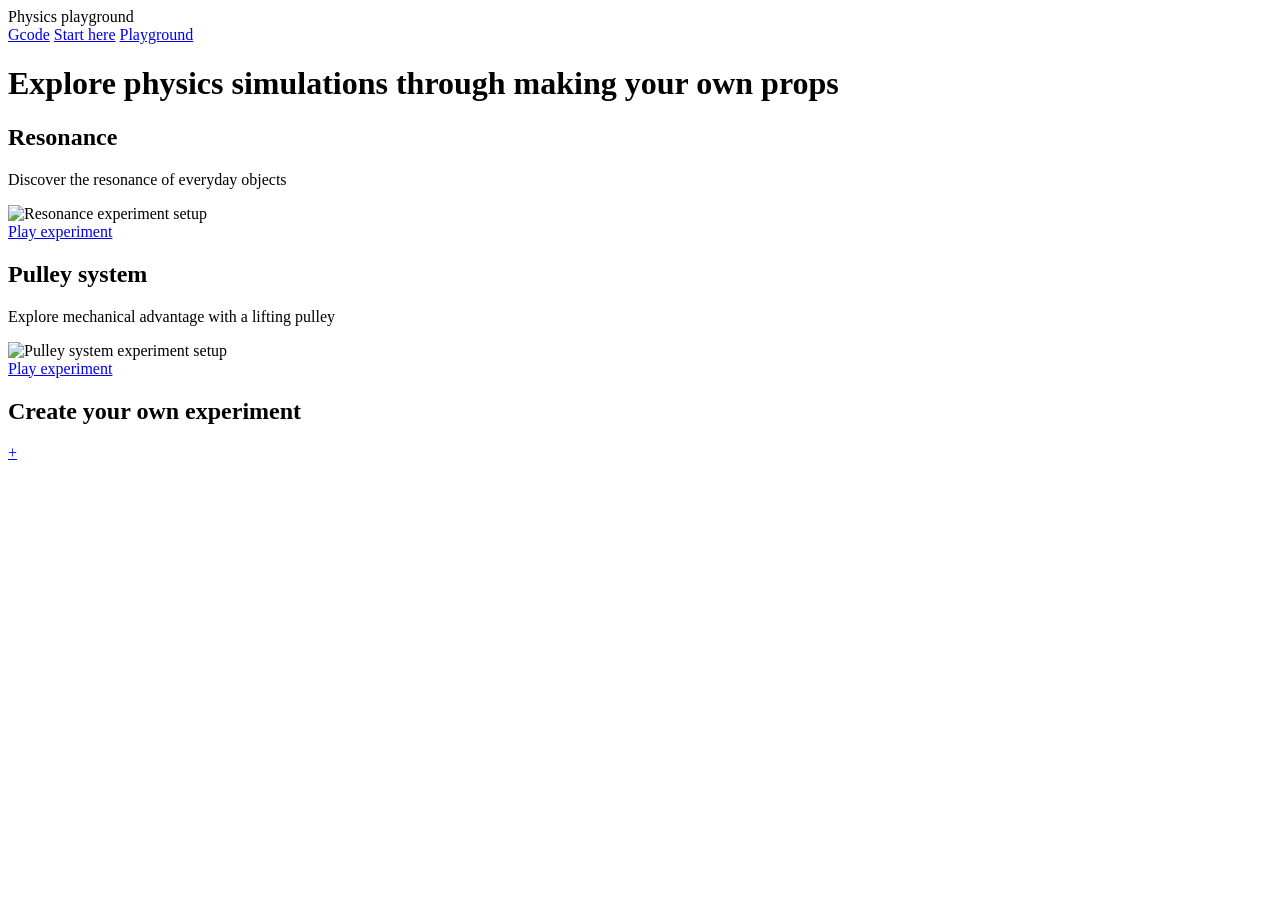
==== index.html @ 2e53d57e "Rename index (3).html to index.html" ====
<!DOCTYPE html>
<html lang="en">
<head>
    <meta charset="utf-8" />
    <link rel="stylesheet" href="style.css">
    <link rel="preconnect" href="https://fonts.googleapis.com">
    <link rel="preconnect" href="https://fonts.gstatic.com" crossorigin>
    <link href="https://fonts.googleapis.com/css2?family=Open+Sans:wght@300;400;500;600;700&display=swap" rel="stylesheet">
    <title>Physics Playground</title>
    <script>
        // apply saved theme before first paint, so there's no flash of default colors
        (function(){
            try{
                var t = JSON.parse(localStorage.getItem("physicsPlaygroundTheme"));
                if(t){
                    document.documentElement.style.setProperty("--header-color", t.header);
                    document.documentElement.style.setProperty("--accent-color", t.accent);
                }
            }catch(e){}
        })();
    </script>
</head>
<body>

    <header class="topbar">
        <span class="topbar-title">Physics playground</span>
        <nav class="topnav">
            <a href="gcode.html" class="nav-pill nav-pill-filled">Gcode</a>
            <a href="index.html" class="nav-pill nav-pill-outline">Start here</a>
            <a href="playground.html" class="nav-pill nav-pill-filled">Playground</a>
        </nav>
    </header>

    <h1 class="page-heading">Explore physics simulations through making your own props</h1>

    <div class="template-grid">

        <!-- RESONANCE -->
        <div class="template-card">
            <h2>Resonance</h2>
            <p class="template-desc">Discover the resonance of everyday objects</p>
            <div class="template-art">
                <img src="resonance.jpg" alt="Resonance experiment setup">
            </div>
            <a href="playground.html?template=resonance" class="template-play-btn">Play experiment</a>
        </div>

        <!-- PULLEY SYSTEM -->
        <div class="template-card">
            <h2>Pulley system</h2>
            <p class="template-desc">Explore mechanical advantage with a lifting pulley</p>
            <div class="template-art">
                <img src="pulley.jpg" alt="Pulley system experiment setup">
            </div>
            <a href="playground.html?template=pulley" class="template-play-btn">Play experiment</a>
        </div>

        <!-- CREATE YOUR OWN -->
        <div class="template-card template-card-blank">
            <h2>Create your own experiment</h2>
            <a href="playground.html" class="template-blank-plus" title="Start a blank experiment">+</a>
        </div>

    </div>

    <script src="theme.js"></script>
    <script src="landing.js?v=4"></script>
</body>
</html>
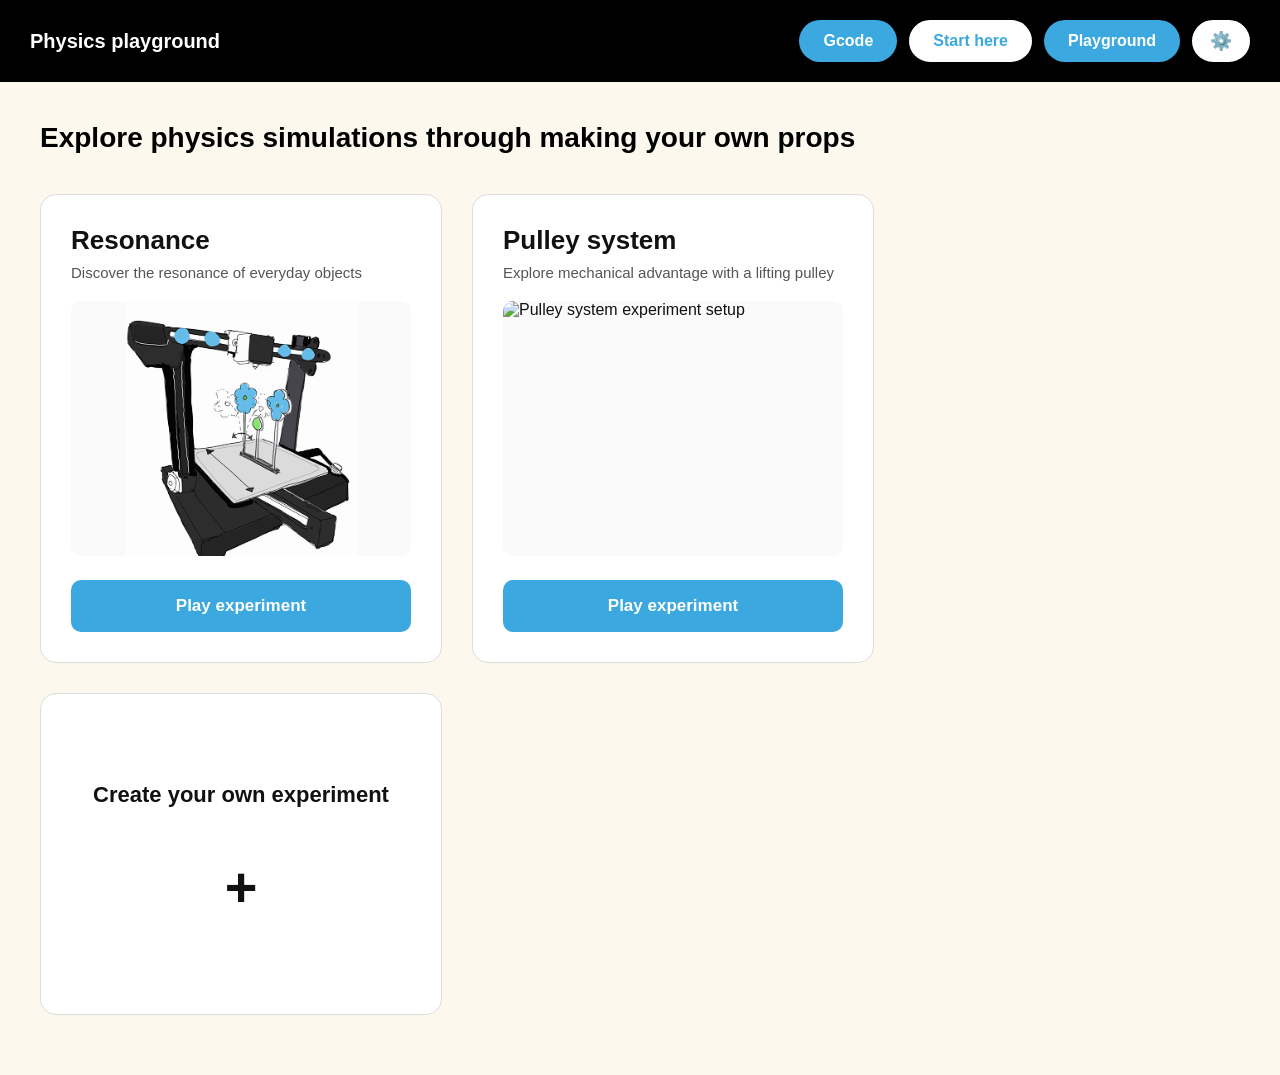
==== commit b52ad06d: "Update image sources for resonance and pulley templates" ====
--- a/index.html
+++ b/index.html
@@ -40,7 +40,7 @@
             <h2>Resonance</h2>
             <p class="template-desc">Discover the resonance of everyday objects</p>
             <div class="template-art">
-                <img src="resonance.jpg" alt="Resonance experiment setup">
+                <img src="resonance.png" alt="Resonance experiment setup">
             </div>
             <a href="playground.html?template=resonance" class="template-play-btn">Play experiment</a>
         </div>
@@ -50,7 +50,7 @@
             <h2>Pulley system</h2>
             <p class="template-desc">Explore mechanical advantage with a lifting pulley</p>
             <div class="template-art">
-                <img src="pulley.jpg" alt="Pulley system experiment setup">
+                <img src="pulley.png" alt="Pulley system experiment setup">
             </div>
             <a href="playground.html?template=pulley" class="template-play-btn">Play experiment</a>
         </div>
--- a/style.css
+++ b/style.css
@@ -0,0 +1,1337 @@
+:root {
+    --header-color: #000000;
+    --accent-color: #3ba9e0;
+}
+
+html, body {
+    margin: 0;
+    padding: 0;
+}
+
+body {
+    font-family: "Open Sans", sans-serif;
+    background: #fdf8ee;
+    color: #111;
+}
+
+.topbar {
+    background: var(--header-color);
+    color: #fff;
+    padding: 20px 30px;
+    font-size: 20px;
+    font-weight: 600;
+    display: flex;
+    align-items: center;
+    justify-content: space-between;
+    flex-wrap: wrap;
+    gap: 16px;
+}
+
+.topnav {
+    display: flex;
+    gap: 12px;
+}
+
+.nav-pill {
+    display: inline-block;
+    padding: 10px 22px;
+    border-radius: 30px;
+    font-size: 16px;
+    font-weight: 700;
+    text-decoration: none;
+    cursor: pointer;
+    border: 2px solid transparent;
+}
+
+.nav-pill-outline {
+    background: #fff;
+    color: var(--accent-color);
+    border-color: #fff;
+}
+
+.nav-pill-outline:hover {
+    background: #f0f0f0;
+}
+
+.nav-pill-filled {
+    background: var(--accent-color);
+    color: #fff;
+}
+
+.nav-pill-filled:hover {
+    filter: brightness(0.9);
+}
+
+.template-label {
+    padding: 16px 30px 0 30px;
+    font-size: 15px;
+    color: #777;
+}
+
+.template-label:empty {
+    display: none;
+}
+
+.settings-dropdown {
+    position: relative;
+}
+
+.settings-btn {
+    background: #fff;
+    color: #111;
+    border: 2px solid #fff;
+    font-size: 18px;
+    padding: 8px 16px;
+}
+
+.settings-btn:hover {
+    background: #f0f0f0;
+}
+
+.settings-menu {
+    display: none;
+    position: absolute;
+    top: calc(100% + 8px);
+    right: 0;
+    background: #fff;
+    border: 1px solid #ddd;
+    border-radius: 10px;
+    padding: 16px;
+    box-shadow: 0 6px 18px rgba(0,0,0,0.15);
+    z-index: 20;
+    min-width: 200px;
+}
+
+.settings-menu.open {
+    display: block;
+}
+
+.settings-menu-label {
+    font-weight: 700;
+    font-size: 13px;
+    color: #555;
+    margin-bottom: 12px;
+}
+
+.theme-swatch-row {
+    display: flex;
+    gap: 10px;
+}
+
+.theme-swatch {
+    border: 2px solid #ddd;
+    border-radius: 8px;
+    overflow: hidden;
+    display: flex;
+    width: 48px;
+    height: 34px;
+    padding: 0;
+    cursor: pointer;
+}
+
+.theme-swatch:hover {
+    border-color: #999;
+}
+
+.swatch-half {
+    flex: 1;
+}
+
+.topbar-title {
+    white-space: nowrap;
+}
+
+.page-heading {
+    color: #000;
+    font-size: 28px;
+    font-weight: 600;
+    padding: 40px 40px 10px 40px;
+    margin: 0;
+}
+
+.template-grid {
+    display: flex;
+    gap: 30px;
+    padding: 30px 40px 60px 40px;
+    flex-wrap: wrap;
+    align-items: stretch;
+}
+
+.template-card {
+    background: #fff;
+    border: 1px solid #ddd;
+    border-radius: 16px;
+    padding: 30px;
+    width: 340px;
+    display: flex;
+    flex-direction: column;
+    position: relative;
+}
+
+.delete-experiment-btn {
+    position: absolute;
+    top: 16px;
+    right: 16px;
+    background: none;
+    border: none;
+    color: #999;
+    font-size: 22px;
+    cursor: pointer;
+    line-height: 1;
+    padding: 2px 6px;
+}
+
+.delete-experiment-btn:hover {
+    color: #d33;
+}
+
+.template-art-placeholder {
+    display: flex;
+    align-items: center;
+    justify-content: center;
+}
+
+.placeholder-icon {
+    font-size: 48px;
+}
+
+.template-card h2 {
+    margin: 0 0 8px 0;
+    font-size: 26px;
+    font-weight: 700;
+}
+
+.template-desc {
+    color: #555;
+    margin: 0 0 20px 0;
+    font-size: 15px;
+}
+
+.template-art {
+    background: #fafafa;
+    border-radius: 10px;
+    overflow: hidden;
+    margin-bottom: 24px;
+    aspect-ratio: 4 / 3;
+}
+
+.template-art svg,
+.template-art img {
+    width: 100%;
+    height: 100%;
+    display: block;
+    object-fit: contain;
+}
+
+.template-play-btn {
+    display: block;
+    text-align: center;
+    text-decoration: none;
+    background: var(--accent-color);
+    color: #fff;
+    border-radius: 10px;
+    padding: 16px;
+    font-size: 17px;
+    font-weight: 700;
+    margin-top: auto;
+}
+
+.template-play-btn:hover {
+    filter: brightness(0.9);
+}
+
+.template-card-blank {
+    align-items: center;
+    justify-content: center;
+    text-align: center;
+    min-height: 260px;
+}
+
+.template-card-blank h2 {
+    font-size: 22px;
+}
+
+.template-blank-plus {
+    display: flex;
+    align-items: center;
+    justify-content: center;
+    text-decoration: none;
+    color: #111;
+    font-size: 56px;
+    font-weight: 700;
+    width: 80px;
+    height: 80px;
+    margin-top: 30px;
+}
+
+.template-blank-plus:hover {
+    color: #3ba9e0;
+}
+
+.grid {
+    display: flex;
+    gap: 24px;
+    padding: 30px;
+    align-items: flex-start;
+    flex-wrap: wrap;
+}
+
+.col {
+    display: flex;
+    flex-direction: column;
+    gap: 24px;
+}
+
+#slidersContainer {
+    display: flex;
+    flex-direction: column;
+    gap: 24px;
+}
+
+.left-col {
+    width: 300px;
+}
+
+.right-col {
+    width: 500px;
+}
+
+.panel {
+    border: 1px solid #ddd;
+    border-radius: 14px;
+    padding: 20px 24px;
+    background: #fff;
+}
+
+.panel h2 {
+    margin: 0 0 12px 0;
+    font-size: 26px;
+    font-weight: 700;
+}
+
+.panel-header {
+    display: flex;
+    align-items: center;
+    justify-content: space-between;
+    gap: 12px;
+}
+
+.panel-header h2 {
+    margin: 0;
+}
+
+.slider-title-input {
+    border: none;
+    background: transparent;
+    font-size: 26px;
+    font-weight: 700;
+    font-family: inherit;
+    flex: 1;
+    min-width: 0;
+    padding: 2px 4px;
+    border-radius: 6px;
+}
+
+.slider-title-input:focus {
+    outline: 2px solid var(--accent-color);
+    background: #fff;
+}
+
+.slider-token-input {
+    background: #fff;
+    border: none;
+    border-right: 1px solid #333;
+    padding: 8px 10px;
+    font-weight: 700;
+    width: 44px;
+    text-align: center;
+    font-family: inherit;
+    font-size: 16px;
+}
+
+.slider-token-input:focus {
+    outline: 2px solid var(--accent-color);
+}
+
+.delete-slider-btn {
+    background: none;
+    border: none;
+    color: #999;
+    font-size: 22px;
+    cursor: pointer;
+    padding: 0 4px;
+    line-height: 1;
+    flex-shrink: 0;
+}
+
+.delete-slider-btn:hover {
+    color: #d33;
+}
+
+.slider-hint-input {
+    display: block;
+    width: 100%;
+    box-sizing: border-box;
+    border: none;
+    background: transparent;
+    color: #555;
+    font-family: inherit;
+    font-size: 15px;
+    margin: 10px 0 4px 0;
+    padding: 2px 4px;
+    border-radius: 6px;
+}
+
+.slider-hint-input:focus {
+    outline: 2px solid var(--accent-color);
+    background: #fff;
+}
+
+.slider-minmax-row {
+    display: flex;
+    gap: 16px;
+    margin: 4px 0 16px 0;
+    font-size: 13px;
+    color: #555;
+}
+
+.slider-minmax-row label {
+    display: flex;
+    align-items: center;
+    gap: 6px;
+}
+
+.slider-minmax-row input {
+    width: 60px;
+    border: 1px solid #ccc;
+    border-radius: 6px;
+    padding: 4px 6px;
+    font-family: inherit;
+    font-size: 13px;
+}
+
+.add-slider-btn {
+    width: 100%;
+    background: #fff;
+    border: 2px dashed #aaa;
+    color: #555;
+    border-radius: 14px;
+    padding: 16px;
+    font-size: 16px;
+    font-weight: 600;
+    cursor: pointer;
+}
+
+.add-slider-btn:hover {
+    background: #f5f5f5;
+    border-color: var(--accent-color);
+    color: var(--accent-color);
+}
+
+.value-box {
+    display: flex;
+    align-items: stretch;
+    border: 1px solid #333;
+    border-radius: 6px;
+    overflow: hidden;
+}
+
+.value-label {
+    background: #fff;
+    border-right: 1px solid #333;
+    padding: 8px 12px;
+    font-weight: 700;
+    display: flex;
+    align-items: center;
+}
+
+.value-box input {
+    border: none;
+    width: 80px;
+    padding: 8px 10px;
+    font-family: inherit;
+    font-size: 16px;
+}
+
+.value-box input:focus {
+    outline: 2px solid var(--accent-color);
+}
+
+.hint {
+    color: #555;
+    margin: 10px 0 14px 0;
+    font-size: 15px;
+}
+
+.slider-range {
+    -webkit-appearance: none;
+    width: 100%;
+    height: 8px;
+    border-radius: 4px;
+    background: #d9d9d9;
+    outline: none;
+    margin: 6px 0 18px 0;
+}
+
+.slider-range::-webkit-slider-thumb {
+    -webkit-appearance: none;
+    width: 26px;
+    height: 26px;
+    border-radius: 50%;
+    background: var(--accent-color);
+    cursor: pointer;
+    border: none;
+}
+
+.slider-range::-moz-range-thumb {
+    width: 26px;
+    height: 26px;
+    border-radius: 50%;
+    background: var(--accent-color);
+    cursor: pointer;
+    border: none;
+}
+
+.slider-buttons {
+    display: flex;
+    justify-content: space-between;
+}
+
+.step-btn {
+    background: var(--accent-color);
+    color: #fff;
+    border: none;
+    border-radius: 8px;
+    width: 56px;
+    height: 44px;
+    font-size: 22px;
+    font-weight: 700;
+    cursor: pointer;
+}
+
+.step-btn:hover {
+    filter: brightness(0.9);
+}
+
+.outline-btn {
+    background: #fff;
+    border: 1px solid #333;
+    border-radius: 6px;
+    padding: 10px 20px;
+    font-weight: 600;
+    cursor: pointer;
+}
+
+.outline-btn:hover {
+    background: #f0f0f0;
+}
+
+.status {
+    margin-top: 10px;
+    font-size: 14px;
+    color: #777;
+}
+
+.limits-row {
+    display: flex;
+    gap: 16px;
+    margin-bottom: 10px;
+    flex-wrap: wrap;
+}
+
+.limits-row label {
+    display: flex;
+    align-items: center;
+    gap: 8px;
+    font-size: 14px;
+    font-weight: 600;
+}
+
+.limits-row input {
+    width: 70px;
+    border: 1px solid #333;
+    border-radius: 6px;
+    padding: 6px 8px;
+    font-family: inherit;
+    font-size: 14px;
+}
+
+#saveExperimentTitle {
+    display: flex;
+    align-items: center;
+    gap: 10px;
+}
+
+.edit-name-btn {
+    background: none;
+    border: none;
+    font-size: 18px;
+    cursor: pointer;
+    padding: 2px 4px;
+    color: #999;
+    line-height: 1;
+}
+
+.edit-name-btn:hover {
+    color: var(--accent-color);
+}
+
+.rename-input {
+    font-size: 26px;
+    font-weight: 700;
+    font-family: inherit;
+    border: 1px solid var(--accent-color);
+    border-radius: 6px;
+    padding: 4px 8px;
+    width: 100%;
+    box-sizing: border-box;
+}
+
+.thumbnail-row {
+    display: flex;
+    align-items: center;
+    gap: 12px;
+    margin-top: 14px;
+}
+
+.thumbnail-preview {
+    width: 64px;
+    height: 64px;
+    flex-shrink: 0;
+    border: 1px solid #ccc;
+    border-radius: 8px;
+    background: #f5f5f5;
+    display: flex;
+    align-items: center;
+    justify-content: center;
+    font-size: 11px;
+    color: #999;
+    text-align: center;
+    overflow: hidden;
+}
+
+.thumbnail-preview img {
+    width: 100%;
+    height: 100%;
+    object-fit: cover;
+}
+
+.thumbnail-source-dropdown {
+    position: relative;
+}
+
+.thumbnail-source-menu {
+    display: none;
+    flex-direction: column;
+    position: absolute;
+    top: calc(100% + 8px);
+    left: 0;
+    background: #fff;
+    border: 1px solid #ddd;
+    border-radius: 10px;
+    box-shadow: 0 6px 18px rgba(0,0,0,0.15);
+    min-width: 180px;
+    overflow: hidden;
+    z-index: 15;
+}
+
+.thumbnail-source-menu.open {
+    display: flex;
+}
+
+.thumbnail-source-item {
+    background: #fff;
+    border: none;
+    text-align: left;
+    padding: 10px 14px;
+    font-size: 14px;
+    font-family: inherit;
+    cursor: pointer;
+}
+
+.thumbnail-source-item:hover {
+    background: #f0f0f0;
+}
+
+.thumbnail-modal {
+    display: none;
+    position: fixed;
+    inset: 0;
+    background: rgba(0,0,0,0.5);
+    align-items: center;
+    justify-content: center;
+    z-index: 100;
+}
+
+.thumbnail-modal.open {
+    display: flex;
+}
+
+.thumbnail-modal-inner {
+    background: #fff;
+    border-radius: 14px;
+    padding: 24px;
+    width: 90%;
+    max-width: 600px;
+    max-height: 80vh;
+    overflow-y: auto;
+}
+
+.thumbnail-modal-header {
+    display: flex;
+    align-items: center;
+    justify-content: space-between;
+    margin-bottom: 6px;
+}
+
+.thumbnail-modal-header h3 {
+    margin: 0;
+    font-size: 20px;
+}
+
+.thumbnail-video-list {
+    display: flex;
+    flex-direction: column;
+    gap: 20px;
+    margin-top: 16px;
+}
+
+.thumbnail-video-item {
+    border: 1px solid #eee;
+    border-radius: 10px;
+    padding: 12px;
+}
+
+.thumbnail-video {
+    width: 100%;
+    max-height: 260px;
+    border-radius: 8px;
+    background: #111;
+    display: block;
+    margin-bottom: 10px;
+}
+
+.code-box {
+    width: 100%;
+    box-sizing: border-box;
+    border: 1px solid #333;
+    border-radius: 6px;
+    padding: 12px;
+    font-family: monospace;
+    font-size: 15px;
+    background: #fff;
+    resize: vertical;
+    white-space: pre;
+}
+
+.motion-preview {
+    white-space: pre-line;
+    line-height: 1.6;
+}
+
+.play-row {
+    display: flex;
+    gap: 16px;
+}
+
+.play-btn {
+    flex: 1;
+    background: var(--accent-color);
+    color: #fff;
+    border: none;
+    border-radius: 10px;
+    padding: 18px 24px;
+    font-size: 18px;
+    font-weight: 700;
+    cursor: pointer;
+}
+
+.play-btn:hover {
+    filter: brightness(0.9);
+}
+
+.play-btn:disabled {
+    background: #999;
+    cursor: not-allowed;
+}
+
+.stop-btn {
+    background: #fff;
+    color: #000;
+    border: 1px solid #333;
+    border-radius: 10px;
+    padding: 18px 24px;
+    font-size: 18px;
+    font-weight: 700;
+    cursor: pointer;
+}
+
+.console-panel {
+    margin: 0 30px 40px 30px;
+}
+
+#console {
+    height: 200px;
+    border: 1px solid #ccc;
+    border-radius: 8px;
+    padding: 10px;
+    overflow-y: auto;
+    background: #fff;
+    font-family: monospace;
+    font-size: 14px;
+}
+
+/* ---------------- Gcode page ---------------- */
+
+.repeat-row {
+    display: flex;
+    align-items: center;
+    gap: 12px;
+    margin-top: 12px;
+    flex-wrap: wrap;
+}
+
+.repeat-row label {
+    display: flex;
+    align-items: center;
+    gap: 8px;
+    font-size: 14px;
+    font-weight: 600;
+}
+
+.repeat-row input {
+    width: 60px;
+    border: 1px solid #333;
+    border-radius: 6px;
+    padding: 6px 8px;
+    font-family: inherit;
+    font-size: 14px;
+}
+
+.jog-col {
+    width: 220px;
+}
+
+.jog-panel {
+    display: flex;
+    flex-direction: column;
+    align-items: center;
+    padding: 24px 16px;
+    min-height: 560px;
+}
+
+.jog-step-row {
+    margin-bottom: 20px;
+}
+
+.jog-step-row label {
+    display: flex;
+    align-items: center;
+    gap: 8px;
+    font-size: 14px;
+    font-weight: 600;
+    margin-bottom: 8px;
+}
+
+.jog-step-row label:last-child {
+    margin-bottom: 0;
+}
+
+.jog-step-row input {
+    width: 70px;
+    border: 1px solid #333;
+    border-radius: 6px;
+    padding: 6px 8px;
+    font-family: inherit;
+    font-size: 14px;
+}
+
+.jog-btn {
+    width: 100px;
+    height: 80px;
+    background: none;
+    border: none;
+    color: var(--accent-color);
+    font-size: 48px;
+    font-weight: 700;
+    cursor: pointer;
+    line-height: 1;
+}
+
+.jog-btn:hover {
+    filter: brightness(0.85);
+}
+
+.jog-plus {
+    margin-bottom: auto;
+}
+
+.jog-minus {
+    margin-top: auto;
+    font-size: 60px;
+}
+
+.jog-letter {
+    font-size: 100px;
+    font-weight: 800;
+    color: #111;
+}
+
+.history-col {
+    width: 320px;
+}
+
+.history-panel {
+    min-height: 560px;
+}
+
+.history-panel #console {
+    height: 460px;
+}
+
+/* ---------------- Observation cards ---------------- */
+
+.obs-col {
+    width: 420px;
+}
+
+.obs-header {
+    background: var(--accent-color);
+    color: #fff;
+    border-radius: 14px 14px 0 0;
+    padding: 18px 22px;
+    display: flex;
+    align-items: center;
+    justify-content: space-between;
+}
+
+.obs-header h2 {
+    margin: 0;
+    font-size: 22px;
+    font-weight: 700;
+}
+
+.add-card-btn {
+    background: transparent;
+    border: none;
+    color: #fff;
+    font-size: 26px;
+    line-height: 1;
+    cursor: pointer;
+    padding: 0 6px;
+}
+
+.add-card-btn:hover {
+    opacity: 0.8;
+}
+
+.ai-settings {
+    background: #fff;
+    border-left: 1px solid #ddd;
+    border-right: 1px solid #ddd;
+    border-bottom: 1px solid #eee;
+    padding: 16px 20px;
+}
+
+.ai-settings label {
+    display: block;
+    font-weight: 700;
+    font-size: 14px;
+    margin-bottom: 6px;
+}
+
+.ai-settings input {
+    width: 100%;
+    box-sizing: border-box;
+    border: 1px solid #333;
+    border-radius: 6px;
+    padding: 8px 10px;
+    font-family: inherit;
+    font-size: 14px;
+}
+
+.ai-settings .hint {
+    font-size: 12px;
+    margin: 8px 0 0 0;
+}
+
+#cardsContainer {
+    border: 1px solid #ddd;
+    border-top: none;
+    border-radius: 0 0 14px 14px;
+    background: #fff;
+    overflow: hidden;
+}
+
+.obs-card {
+    border-bottom: 1px solid #eee;
+}
+
+.obs-card:last-child {
+    border-bottom: none;
+}
+
+.obs-card-header {
+    display: flex;
+    align-items: center;
+    justify-content: space-between;
+    gap: 12px;
+    padding: 16px 20px;
+    cursor: pointer;
+}
+
+.obs-card-title {
+    font-size: 16px;
+    color: #111;
+    overflow: hidden;
+    text-overflow: ellipsis;
+    white-space: nowrap;
+    flex: 1;
+}
+
+.obs-card-actions {
+    display: flex;
+    align-items: center;
+    gap: 16px;
+    flex-shrink: 0;
+}
+
+.delete-btn,
+.toggle-btn {
+    background: none;
+    border: none;
+    cursor: pointer;
+    font-size: 18px;
+    color: #333;
+    padding: 2px;
+    line-height: 1;
+}
+
+.delete-btn:hover {
+    color: #d33;
+}
+
+.toggle-btn {
+    transition: transform 0.15s ease;
+    display: inline-block;
+}
+
+.obs-card:not(.collapsed) .toggle-btn {
+    transform: rotate(180deg);
+}
+
+.obs-card-body {
+    padding: 4px 20px 24px 20px;
+}
+
+.obs-card.collapsed .obs-card-body {
+    display: none;
+}
+
+.obs-card.saved {
+    background: #fafffa;
+}
+
+.obs-video-wrap {
+    position: relative;
+    width: 100%;
+    max-width: 340px;
+    margin: 0 auto 20px auto;
+    background: #111;
+    border-radius: 10px;
+    overflow: hidden;
+}
+
+.obs-video {
+    width: 100%;
+    display: block;
+    aspect-ratio: 3 / 4;
+    object-fit: cover;
+    background: #111;
+}
+
+.record-btn {
+    position: absolute;
+    bottom: 14px;
+    left: 50%;
+    transform: translateX(-50%);
+    width: 46px;
+    height: 46px;
+    border-radius: 50%;
+    background: #d33;
+    border: 3px solid #fff;
+    cursor: pointer;
+}
+
+.record-btn.recording {
+    background: #d33;
+    animation: pulse 1s infinite;
+}
+
+@keyframes pulse {
+    0%   { box-shadow: 0 0 0 0 rgba(221,51,51,0.6); }
+    70%  { box-shadow: 0 0 0 12px rgba(221,51,51,0); }
+    100% { box-shadow: 0 0 0 0 rgba(221,51,51,0); }
+}
+
+.record-timer {
+    position: absolute;
+    top: 10px;
+    right: 12px;
+    background: rgba(0,0,0,0.6);
+    color: #fff;
+    padding: 2px 8px;
+    border-radius: 6px;
+    font-family: monospace;
+    font-size: 13px;
+}
+
+.camera-error {
+    color: #ccc;
+    text-align: center;
+    padding: 40px 12px;
+    font-size: 14px;
+}
+
+.obs-field {
+    margin-bottom: 16px;
+}
+
+.obs-field label {
+    display: block;
+    font-weight: 700;
+    margin-bottom: 6px;
+}
+
+.case-input {
+    width: 100%;
+    box-sizing: border-box;
+    border: 1px solid #333;
+    border-radius: 6px;
+    padding: 10px 12px;
+    font-family: inherit;
+    font-size: 16px;
+}
+
+.obs-table {
+    width: 100%;
+    border-collapse: separate;
+    border-spacing: 0 10px;
+    margin-bottom: 10px;
+}
+
+.obs-thead-row th {
+    text-align: left;
+    font-size: 12px;
+    color: #777;
+    font-weight: 600;
+    padding: 0 8px 4px 0;
+}
+
+.obs-table td {
+    padding-right: 8px;
+    vertical-align: middle;
+}
+
+.obs-table input {
+    width: 100%;
+    box-sizing: border-box;
+    border: 1px solid #333;
+    border-radius: 6px;
+    padding: 8px;
+    font-family: inherit;
+    font-size: 15px;
+}
+
+.param-label {
+    font-weight: 700;
+    min-width: 120px;
+}
+
+.remove-row-btn {
+    background: none;
+    border: none;
+    color: #999;
+    font-size: 18px;
+    cursor: pointer;
+    padding: 4px 6px;
+    line-height: 1;
+}
+
+.remove-row-btn:hover {
+    color: #d33;
+}
+
+.obs-table-controls {
+    display: flex;
+    gap: 8px;
+    margin-bottom: 14px;
+    flex-wrap: wrap;
+}
+
+.add-row-btn,
+.add-col-btn,
+.remove-col-btn {
+    background: #fff;
+    border: 1px solid #333;
+    color: #111;
+    border-radius: 6px;
+    padding: 6px 12px;
+    font-size: 13px;
+    font-weight: 600;
+    cursor: pointer;
+}
+
+.add-row-btn:hover,
+.add-col-btn:hover,
+.remove-col-btn:hover {
+    background: #f0f0f0;
+}
+
+.fill-btn {
+    background: #fff;
+    border: 1px solid var(--accent-color);
+    color: var(--accent-color);
+    border-radius: 6px;
+    padding: 8px 14px;
+    font-size: 14px;
+    font-weight: 600;
+    cursor: pointer;
+    margin-bottom: 18px;
+}
+
+.fill-btn:hover {
+    background: color-mix(in srgb, var(--accent-color) 12%, white);
+}
+
+.insight-wrap {
+    position: relative;
+}
+
+.insight-input {
+    width: 100%;
+    box-sizing: border-box;
+    border: 1px solid #333;
+    border-radius: 6px;
+    padding: 12px;
+    font-family: inherit;
+    font-size: 15px;
+    resize: vertical;
+}
+
+.help-dropdown {
+    position: absolute;
+    bottom: 10px;
+    right: 10px;
+}
+
+.help-btn {
+    background: var(--accent-color);
+    color: #fff;
+    border: none;
+    border-radius: 20px;
+    padding: 6px 16px;
+    font-size: 13px;
+    font-weight: 700;
+    cursor: pointer;
+}
+
+.help-btn:hover {
+    filter: brightness(0.9);
+}
+
+.help-btn:disabled {
+    background: #9ecde6;
+    cursor: default;
+}
+
+.help-menu {
+    display: none;
+    flex-direction: column;
+    position: absolute;
+    bottom: calc(100% + 8px);
+    right: 0;
+    background: #fff;
+    border: 1px solid #ddd;
+    border-radius: 10px;
+    box-shadow: 0 6px 18px rgba(0,0,0,0.15);
+    min-width: 200px;
+    overflow: hidden;
+    z-index: 10;
+}
+
+.help-menu.open {
+    display: flex;
+}
+
+.help-menu-item {
+    background: #fff;
+    border: none;
+    text-align: left;
+    padding: 10px 14px;
+    font-size: 14px;
+    font-family: inherit;
+    cursor: pointer;
+}
+
+.help-menu-item:hover {
+    background: #eaf7ff;
+}
+
+.save-obs-btn {
+    display: block;
+    width: 100%;
+    background: var(--accent-color);
+    color: #fff;
+    border: none;
+    border-radius: 10px;
+    padding: 16px;
+    font-size: 17px;
+    font-weight: 700;
+    cursor: pointer;
+}
+
+.save-obs-btn:disabled {
+    background: #2e7d32;
+    cursor: default;
+}
+
+.download-link {
+    display: inline-block;
+    margin-top: 14px;
+    color: var(--accent-color);
+    font-weight: 600;
+    text-decoration: none;
+}
+
+.download-link:hover {
+    text-decoration: underline;
+}
+
+.upload-drive-btn {
+    display: block;
+    width: 100%;
+    background: #fff;
+    border: 1px solid #333;
+    color: #111;
+    border-radius: 8px;
+    padding: 10px 14px;
+    font-size: 14px;
+    font-weight: 600;
+    cursor: pointer;
+    margin-top: 10px;
+}
+
+.upload-drive-btn:hover {
+    background: #f0f0f0;
+}
+
+.upload-drive-btn:disabled {
+    background: #eee;
+    color: #999;
+    cursor: default;
+}
+
+[readonly] {
+    background: #f6f6f6;
+}
